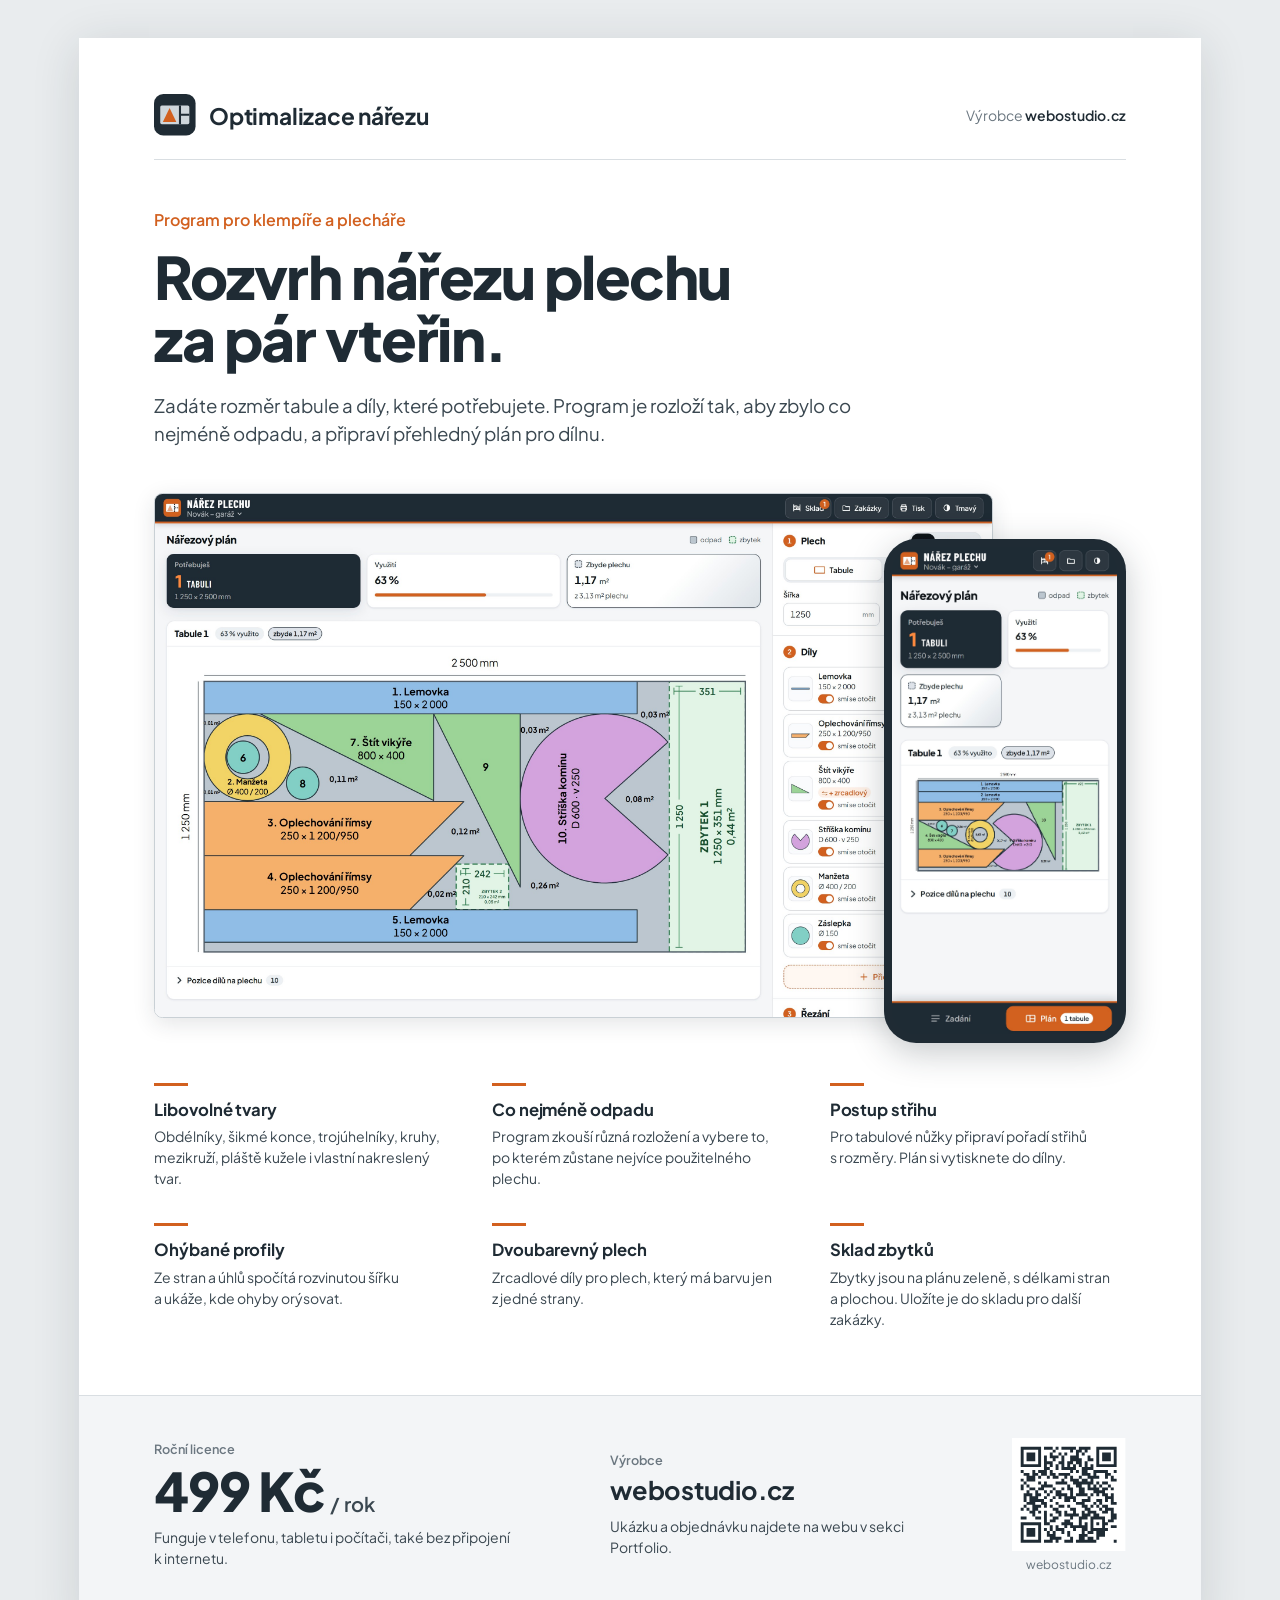
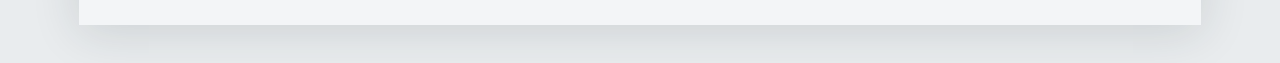
==== plakat/plakat-normalni.html @ 706b5bfe "Plakát ve dvou verzích: ve stylu webu a normální plakat-webo.* je modrá verze podle webu Webo Studio" ====
<!doctype html>
<html lang="cs">
<head>
<meta charset="utf-8">
<meta name="viewport" content="width=device-width, initial-scale=1">
<title>Optimalizace nářezu – plakát</title>
<link rel="preconnect" href="https://fonts.googleapis.com">
<link rel="preconnect" href="https://fonts.gstatic.com" crossorigin>
<link rel="stylesheet" href="https://fonts.googleapis.com/css2?family=Plus+Jakarta+Sans:wght@400;500;600;700;800&display=swap">
<style>
/* Plakát A3 na výšku (297 × 420 mm). Tisk: měřítko 100 %, bez okrajů. */
@page { size: 297mm 420mm; margin: 0; }
:root {
  --ink: #1f2b34; --text: #3a4750; --muted: #6b7780; --line: #d9dee2;
  --accent: #d2601f; --soft: #f3f5f7;
  --font: "Plus Jakarta Sans", "Segoe UI", Arial, sans-serif;
}
* { box-sizing: border-box; }
html, body { margin: 0; background: #e9ecee; }
body { font-family: var(--font); color: var(--ink); -webkit-print-color-adjust: exact; print-color-adjust: exact; }
.page { width: 297mm; height: 420mm; margin: 0 auto; background: #fff; position: relative; overflow: hidden; display: flex; flex-direction: column; }
@media screen and (min-width: 1200px) { .page { margin: 10mm auto; box-shadow: 0 2mm 12mm rgba(31, 43, 52, .14); } }
@media print { html, body { background: none; } .page { margin: 0; box-shadow: none; } }

.in { padding-left: 20mm; padding-right: 20mm; }

/* horní lišta */
.top { display: flex; align-items: center; justify-content: space-between; padding-top: 15mm; padding-bottom: 6mm; border-bottom: .3mm solid var(--line); margin: 0 20mm; padding-left: 0; padding-right: 0; }
.brand { display: flex; align-items: center; gap: 3.5mm; }
.brand svg { width: 11mm; height: 11mm; display: block; }
.brand b { font-size: 17pt; font-weight: 700; letter-spacing: -.01em; }
.top .by { font-size: 10.5pt; color: var(--muted); }
.top .by b { color: var(--ink); font-weight: 600; }

/* nadpis */
.intro { padding-top: 13mm; }
.eyebrow { margin: 0 0 4mm; font-size: 12pt; font-weight: 600; color: var(--accent); }
h1 { margin: 0; font-size: 44pt; line-height: 1.06; font-weight: 800; letter-spacing: -.025em; max-width: 230mm; }
.lead { margin: 6mm 0 0; font-size: 14pt; line-height: 1.5; color: var(--text); max-width: 205mm; }

/* snímky aplikace */
.shots { position: relative; height: 150mm; margin-top: 12mm; }
.desk { position: absolute; left: 20mm; top: 0; width: 222mm; border-radius: 2.2mm; overflow: hidden; border: .3mm solid #c9d0d5; box-shadow: 0 1.5mm 6mm rgba(31, 43, 52, .12); }
.desk img, .phone img { display: block; width: 100%; height: auto; }
.phone { position: absolute; right: 20mm; top: 12mm; width: 64mm; padding: 2.2mm; border-radius: 8.5mm; background: #1f2b34; box-shadow: 0 2.5mm 9mm rgba(31, 43, 52, .25); }
.phone img { border-radius: 6.5mm; }

/* vlastnosti */
.feat { display: grid; grid-template-columns: repeat(3, 1fr); gap: 9mm 11mm; padding-top: 6mm; }
.feat div::before { content: ""; display: block; width: 9mm; height: .8mm; background: var(--accent); margin-bottom: 3.5mm; }
.feat h3 { margin: 0 0 1.6mm; font-size: 12.5pt; font-weight: 700; letter-spacing: -.005em; }
.feat p { margin: 0; font-size: 10.5pt; line-height: 1.5; color: var(--text); }

/* spodní pruh: cena, výrobce, QR */
.foot { margin-top: auto; background: var(--soft); border-top: .3mm solid var(--line); padding-top: 11mm; padding-bottom: 14mm; display: grid; grid-template-columns: 1.15fr 1fr auto; gap: 0 12mm; align-items: center; }
.lbl { display: block; font-size: 9.5pt; font-weight: 600; color: var(--muted); margin-bottom: 1.6mm; }
.price { font-size: 40pt; font-weight: 800; letter-spacing: -.025em; line-height: 1; }
.price small { font-size: 15pt; font-weight: 600; color: var(--text); letter-spacing: 0; margin-left: 1.5mm; }
.foot p { margin: 2.6mm 0 0; font-size: 10.5pt; line-height: 1.5; color: var(--text); }
.maker { font-size: 19pt; font-weight: 700; letter-spacing: -.01em; }
.qr { text-align: center; }
.qr svg { display: block; width: 30mm; height: 30mm; }
.qr span { display: block; margin-top: 1.6mm; font-size: 9pt; color: var(--muted); }
</style>
</head>
<body>
<div class="page">

  <header class="top">
    <div class="brand">
      <svg viewBox="0 0 40 40" aria-hidden="true">
        <rect width="40" height="40" rx="9" fill="#1f2b34"/>
        <rect x="6" y="11" width="28" height="18" rx="1.5" fill="#cfd6db"/>
        <path d="M8.5 27 L15 13.5 L21.5 27Z" fill="#d2601f"/>
        <path d="M25 11v18M25 20h9" stroke="#1f2b34" stroke-width="2" fill="none"/>
      </svg>
      <b>Optimalizace nářezu</b>
    </div>
    <span class="by">Výrobce <b>webostudio.cz</b></span>
  </header>

  <section class="intro in">
    <p class="eyebrow">Program pro klempíře a plecháře</p>
    <h1>Rozvrh nářezu plechu<br>za&nbsp;pár vteřin.</h1>
    <p class="lead">Zadáte rozměr tabule a&nbsp;díly, které potřebujete. Program je rozloží tak, aby zbylo co nejméně odpadu, a&nbsp;připraví přehledný plán pro dílnu.</p>
  </section>

  <section class="shots" aria-label="Ukázka programu">
    <div class="desk"><img src="img/aplikace-pocitac.jpg" alt="Nářezový plán na počítači: tabule 1250 × 2500 mm s rozloženými díly"></div>
    <div class="phone"><img src="img/aplikace-mobil.jpg" alt="Stejný plán v mobilním telefonu"></div>
  </section>

  <section class="feat in">
    <div><h3>Libovolné tvary</h3><p>Obdélníky, šikmé konce, trojúhelníky, kruhy, mezikruží, pláště kužele i&nbsp;vlastní nakreslený tvar.</p></div>
    <div><h3>Co nejméně odpadu</h3><p>Program zkouší různá rozložení a&nbsp;vybere to, po kterém zůstane nejvíce použitelného plechu.</p></div>
    <div><h3>Postup střihu</h3><p>Pro tabulové nůžky připraví pořadí střihů s&nbsp;rozměry. Plán si vytisknete do dílny.</p></div>
    <div><h3>Ohýbané profily</h3><p>Ze stran a&nbsp;úhlů spočítá rozvinutou šířku a&nbsp;ukáže, kde ohyby orýsovat.</p></div>
    <div><h3>Dvoubarevný plech</h3><p>Zrcadlové díly pro plech, který má barvu jen z&nbsp;jedné strany.</p></div>
    <div><h3>Sklad zbytků</h3><p>Zbytky jsou na plánu zeleně, s&nbsp;délkami stran a&nbsp;plochou. Uložíte je do skladu pro další zakázky.</p></div>
  </section>

  <footer class="foot in">
    <div>
      <span class="lbl">Roční licence</span>
      <div class="price">499 Kč<small>/ rok</small></div>
      <p>Funguje v&nbsp;telefonu, tabletu i&nbsp;počítači, také bez připojení k&nbsp;internetu.</p>
    </div>
    <div>
      <span class="lbl">Výrobce</span>
      <div class="maker">webostudio.cz</div>
      <p>Ukázku a&nbsp;objednávku najdete na webu v&nbsp;sekci Portfolio.</p>
    </div>
    <div class="qr">
      <svg viewBox="-3 -3 39 39" role="img" aria-label="QR kód s odkazem na stránku systému"><rect x="-3" y="-3" width="39" height="39" fill="#fff"/><path fill="#1f2b34" d="M0 0h1v1h-1zM1 0h1v1h-1zM2 0h1v1h-1zM3 0h1v1h-1zM4 0h1v1h-1zM5 0h1v1h-1zM6 0h1v1h-1zM8 0h1v1h-1zM9 0h1v1h-1zM10 0h1v1h-1zM12 0h1v1h-1zM14 0h1v1h-1zM15 0h1v1h-1zM16 0h1v1h-1zM17 0h1v1h-1zM18 0h1v1h-1zM20 0h1v1h-1zM21 0h1v1h-1zM22 0h1v1h-1zM23 0h1v1h-1zM26 0h1v1h-1zM27 0h1v1h-1zM28 0h1v1h-1zM29 0h1v1h-1zM30 0h1v1h-1zM31 0h1v1h-1zM32 0h1v1h-1zM0 1h1v1h-1zM6 1h1v1h-1zM11 1h1v1h-1zM17 1h1v1h-1zM19 1h1v1h-1zM20 1h1v1h-1zM22 1h1v1h-1zM26 1h1v1h-1zM32 1h1v1h-1zM0 2h1v1h-1zM2 2h1v1h-1zM3 2h1v1h-1zM4 2h1v1h-1zM6 2h1v1h-1zM10 2h1v1h-1zM13 2h1v1h-1zM15 2h1v1h-1zM19 2h1v1h-1zM21 2h1v1h-1zM26 2h1v1h-1zM28 2h1v1h-1zM29 2h1v1h-1zM30 2h1v1h-1zM32 2h1v1h-1zM0 3h1v1h-1zM2 3h1v1h-1zM3 3h1v1h-1zM4 3h1v1h-1zM6 3h1v1h-1zM8 3h1v1h-1zM10 3h1v1h-1zM11 3h1v1h-1zM12 3h1v1h-1zM14 3h1v1h-1zM17 3h1v1h-1zM18 3h1v1h-1zM19 3h1v1h-1zM23 3h1v1h-1zM26 3h1v1h-1zM28 3h1v1h-1zM29 3h1v1h-1zM30 3h1v1h-1zM32 3h1v1h-1zM0 4h1v1h-1zM2 4h1v1h-1zM3 4h1v1h-1zM4 4h1v1h-1zM6 4h1v1h-1zM8 4h1v1h-1zM11 4h1v1h-1zM14 4h1v1h-1zM17 4h1v1h-1zM18 4h1v1h-1zM19 4h1v1h-1zM20 4h1v1h-1zM23 4h1v1h-1zM24 4h1v1h-1zM26 4h1v1h-1zM28 4h1v1h-1zM29 4h1v1h-1zM30 4h1v1h-1zM32 4h1v1h-1zM0 5h1v1h-1zM6 5h1v1h-1zM8 5h1v1h-1zM9 5h1v1h-1zM10 5h1v1h-1zM13 5h1v1h-1zM14 5h1v1h-1zM16 5h1v1h-1zM17 5h1v1h-1zM19 5h1v1h-1zM20 5h1v1h-1zM22 5h1v1h-1zM26 5h1v1h-1zM32 5h1v1h-1zM0 6h1v1h-1zM1 6h1v1h-1zM2 6h1v1h-1zM3 6h1v1h-1zM4 6h1v1h-1zM5 6h1v1h-1zM6 6h1v1h-1zM8 6h1v1h-1zM10 6h1v1h-1zM12 6h1v1h-1zM14 6h1v1h-1zM16 6h1v1h-1zM18 6h1v1h-1zM20 6h1v1h-1zM22 6h1v1h-1zM24 6h1v1h-1zM26 6h1v1h-1zM27 6h1v1h-1zM28 6h1v1h-1zM29 6h1v1h-1zM30 6h1v1h-1zM31 6h1v1h-1zM32 6h1v1h-1zM8 7h1v1h-1zM9 7h1v1h-1zM12 7h1v1h-1zM14 7h1v1h-1zM15 7h1v1h-1zM16 7h1v1h-1zM17 7h1v1h-1zM18 7h1v1h-1zM21 7h1v1h-1zM22 7h1v1h-1zM23 7h1v1h-1zM24 7h1v1h-1zM0 8h1v1h-1zM4 8h1v1h-1zM6 8h1v1h-1zM7 8h1v1h-1zM8 8h1v1h-1zM10 8h1v1h-1zM17 8h1v1h-1zM19 8h1v1h-1zM21 8h1v1h-1zM22 8h1v1h-1zM25 8h1v1h-1zM26 8h1v1h-1zM27 8h1v1h-1zM28 8h1v1h-1zM29 8h1v1h-1zM32 8h1v1h-1zM1 9h1v1h-1zM2 9h1v1h-1zM4 9h1v1h-1zM5 9h1v1h-1zM7 9h1v1h-1zM8 9h1v1h-1zM10 9h1v1h-1zM11 9h1v1h-1zM13 9h1v1h-1zM14 9h1v1h-1zM15 9h1v1h-1zM16 9h1v1h-1zM21 9h1v1h-1zM22 9h1v1h-1zM23 9h1v1h-1zM25 9h1v1h-1zM29 9h1v1h-1zM30 9h1v1h-1zM2 10h1v1h-1zM3 10h1v1h-1zM4 10h1v1h-1zM6 10h1v1h-1zM9 10h1v1h-1zM11 10h1v1h-1zM12 10h1v1h-1zM15 10h1v1h-1zM17 10h1v1h-1zM20 10h1v1h-1zM23 10h1v1h-1zM24 10h1v1h-1zM25 10h1v1h-1zM26 10h1v1h-1zM29 10h1v1h-1zM31 10h1v1h-1zM0 11h1v1h-1zM2 11h1v1h-1zM3 11h1v1h-1zM4 11h1v1h-1zM14 11h1v1h-1zM17 11h1v1h-1zM18 11h1v1h-1zM19 11h1v1h-1zM21 11h1v1h-1zM22 11h1v1h-1zM24 11h1v1h-1zM31 11h1v1h-1zM32 11h1v1h-1zM1 12h1v1h-1zM6 12h1v1h-1zM8 12h1v1h-1zM12 12h1v1h-1zM13 12h1v1h-1zM14 12h1v1h-1zM15 12h1v1h-1zM18 12h1v1h-1zM19 12h1v1h-1zM20 12h1v1h-1zM21 12h1v1h-1zM22 12h1v1h-1zM23 12h1v1h-1zM24 12h1v1h-1zM26 12h1v1h-1zM28 12h1v1h-1zM29 12h1v1h-1zM0 13h1v1h-1zM2 13h1v1h-1zM7 13h1v1h-1zM8 13h1v1h-1zM9 13h1v1h-1zM10 13h1v1h-1zM16 13h1v1h-1zM19 13h1v1h-1zM20 13h1v1h-1zM23 13h1v1h-1zM25 13h1v1h-1zM27 13h1v1h-1zM30 13h1v1h-1zM0 14h1v1h-1zM3 14h1v1h-1zM4 14h1v1h-1zM6 14h1v1h-1zM7 14h1v1h-1zM11 14h1v1h-1zM14 14h1v1h-1zM16 14h1v1h-1zM17 14h1v1h-1zM20 14h1v1h-1zM21 14h1v1h-1zM23 14h1v1h-1zM24 14h1v1h-1zM25 14h1v1h-1zM26 14h1v1h-1zM28 14h1v1h-1zM29 14h1v1h-1zM31 14h1v1h-1zM2 15h1v1h-1zM5 15h1v1h-1zM8 15h1v1h-1zM10 15h1v1h-1zM12 15h1v1h-1zM13 15h1v1h-1zM17 15h1v1h-1zM20 15h1v1h-1zM21 15h1v1h-1zM25 15h1v1h-1zM26 15h1v1h-1zM27 15h1v1h-1zM28 15h1v1h-1zM1 16h1v1h-1zM2 16h1v1h-1zM3 16h1v1h-1zM5 16h1v1h-1zM6 16h1v1h-1zM9 16h1v1h-1zM12 16h1v1h-1zM13 16h1v1h-1zM14 16h1v1h-1zM15 16h1v1h-1zM17 16h1v1h-1zM19 16h1v1h-1zM20 16h1v1h-1zM21 16h1v1h-1zM22 16h1v1h-1zM24 16h1v1h-1zM26 16h1v1h-1zM28 16h1v1h-1zM29 16h1v1h-1zM31 16h1v1h-1zM1 17h1v1h-1zM3 17h1v1h-1zM4 17h1v1h-1zM5 17h1v1h-1zM8 17h1v1h-1zM11 17h1v1h-1zM13 17h1v1h-1zM15 17h1v1h-1zM16 17h1v1h-1zM17 17h1v1h-1zM18 17h1v1h-1zM23 17h1v1h-1zM29 17h1v1h-1zM30 17h1v1h-1zM31 17h1v1h-1zM1 18h1v1h-1zM3 18h1v1h-1zM4 18h1v1h-1zM5 18h1v1h-1zM6 18h1v1h-1zM7 18h1v1h-1zM10 18h1v1h-1zM15 18h1v1h-1zM16 18h1v1h-1zM18 18h1v1h-1zM21 18h1v1h-1zM22 18h1v1h-1zM23 18h1v1h-1zM26 18h1v1h-1zM27 18h1v1h-1zM29 18h1v1h-1zM31 18h1v1h-1zM2 19h1v1h-1zM3 19h1v1h-1zM4 19h1v1h-1zM7 19h1v1h-1zM8 19h1v1h-1zM12 19h1v1h-1zM19 19h1v1h-1zM20 19h1v1h-1zM21 19h1v1h-1zM25 19h1v1h-1zM27 19h1v1h-1zM31 19h1v1h-1zM32 19h1v1h-1zM1 20h1v1h-1zM4 20h1v1h-1zM5 20h1v1h-1zM6 20h1v1h-1zM8 20h1v1h-1zM10 20h1v1h-1zM13 20h1v1h-1zM14 20h1v1h-1zM16 20h1v1h-1zM21 20h1v1h-1zM22 20h1v1h-1zM24 20h1v1h-1zM26 20h1v1h-1zM28 20h1v1h-1zM29 20h1v1h-1zM0 21h1v1h-1zM2 21h1v1h-1zM4 21h1v1h-1zM5 21h1v1h-1zM11 21h1v1h-1zM12 21h1v1h-1zM17 21h1v1h-1zM18 21h1v1h-1zM22 21h1v1h-1zM23 21h1v1h-1zM27 21h1v1h-1zM29 21h1v1h-1zM30 21h1v1h-1zM31 21h1v1h-1zM3 22h1v1h-1zM4 22h1v1h-1zM6 22h1v1h-1zM8 22h1v1h-1zM12 22h1v1h-1zM13 22h1v1h-1zM15 22h1v1h-1zM18 22h1v1h-1zM21 22h1v1h-1zM23 22h1v1h-1zM24 22h1v1h-1zM25 22h1v1h-1zM28 22h1v1h-1zM29 22h1v1h-1zM31 22h1v1h-1zM4 23h1v1h-1zM8 23h1v1h-1zM10 23h1v1h-1zM13 23h1v1h-1zM15 23h1v1h-1zM16 23h1v1h-1zM17 23h1v1h-1zM18 23h1v1h-1zM19 23h1v1h-1zM21 23h1v1h-1zM22 23h1v1h-1zM23 23h1v1h-1zM25 23h1v1h-1zM26 23h1v1h-1zM31 23h1v1h-1zM32 23h1v1h-1zM0 24h1v1h-1zM1 24h1v1h-1zM5 24h1v1h-1zM6 24h1v1h-1zM8 24h1v1h-1zM11 24h1v1h-1zM12 24h1v1h-1zM17 24h1v1h-1zM20 24h1v1h-1zM21 24h1v1h-1zM22 24h1v1h-1zM24 24h1v1h-1zM25 24h1v1h-1zM26 24h1v1h-1zM27 24h1v1h-1zM28 24h1v1h-1zM31 24h1v1h-1zM32 24h1v1h-1zM8 25h1v1h-1zM10 25h1v1h-1zM11 25h1v1h-1zM15 25h1v1h-1zM16 25h1v1h-1zM20 25h1v1h-1zM24 25h1v1h-1zM28 25h1v1h-1zM30 25h1v1h-1zM31 25h1v1h-1zM0 26h1v1h-1zM1 26h1v1h-1zM2 26h1v1h-1zM3 26h1v1h-1zM4 26h1v1h-1zM5 26h1v1h-1zM6 26h1v1h-1zM8 26h1v1h-1zM9 26h1v1h-1zM14 26h1v1h-1zM15 26h1v1h-1zM16 26h1v1h-1zM17 26h1v1h-1zM20 26h1v1h-1zM22 26h1v1h-1zM24 26h1v1h-1zM26 26h1v1h-1zM28 26h1v1h-1zM29 26h1v1h-1zM0 27h1v1h-1zM6 27h1v1h-1zM10 27h1v1h-1zM12 27h1v1h-1zM15 27h1v1h-1zM17 27h1v1h-1zM18 27h1v1h-1zM19 27h1v1h-1zM20 27h1v1h-1zM21 27h1v1h-1zM22 27h1v1h-1zM24 27h1v1h-1zM28 27h1v1h-1zM31 27h1v1h-1zM32 27h1v1h-1zM0 28h1v1h-1zM2 28h1v1h-1zM3 28h1v1h-1zM4 28h1v1h-1zM6 28h1v1h-1zM8 28h1v1h-1zM10 28h1v1h-1zM12 28h1v1h-1zM13 28h1v1h-1zM14 28h1v1h-1zM18 28h1v1h-1zM21 28h1v1h-1zM22 28h1v1h-1zM24 28h1v1h-1zM25 28h1v1h-1zM26 28h1v1h-1zM27 28h1v1h-1zM28 28h1v1h-1zM29 28h1v1h-1zM0 29h1v1h-1zM2 29h1v1h-1zM3 29h1v1h-1zM4 29h1v1h-1zM6 29h1v1h-1zM9 29h1v1h-1zM11 29h1v1h-1zM14 29h1v1h-1zM16 29h1v1h-1zM21 29h1v1h-1zM23 29h1v1h-1zM24 29h1v1h-1zM26 29h1v1h-1zM27 29h1v1h-1zM28 29h1v1h-1zM0 30h1v1h-1zM2 30h1v1h-1zM3 30h1v1h-1zM4 30h1v1h-1zM6 30h1v1h-1zM9 30h1v1h-1zM10 30h1v1h-1zM11 30h1v1h-1zM16 30h1v1h-1zM20 30h1v1h-1zM21 30h1v1h-1zM22 30h1v1h-1zM26 30h1v1h-1zM27 30h1v1h-1zM28 30h1v1h-1zM0 31h1v1h-1zM6 31h1v1h-1zM10 31h1v1h-1zM11 31h1v1h-1zM12 31h1v1h-1zM13 31h1v1h-1zM17 31h1v1h-1zM20 31h1v1h-1zM21 31h1v1h-1zM23 31h1v1h-1zM24 31h1v1h-1zM26 31h1v1h-1zM0 32h1v1h-1zM1 32h1v1h-1zM2 32h1v1h-1zM3 32h1v1h-1zM4 32h1v1h-1zM5 32h1v1h-1zM6 32h1v1h-1zM8 32h1v1h-1zM9 32h1v1h-1zM10 32h1v1h-1zM12 32h1v1h-1zM15 32h1v1h-1zM16 32h1v1h-1zM17 32h1v1h-1zM19 32h1v1h-1zM20 32h1v1h-1zM21 32h1v1h-1zM22 32h1v1h-1zM23 32h1v1h-1zM24 32h1v1h-1zM25 32h1v1h-1zM32 32h1v1h-1z"/></svg>
      <span>webostudio.cz</span>
    </div>
  </footer>

</div>
</body>
</html>
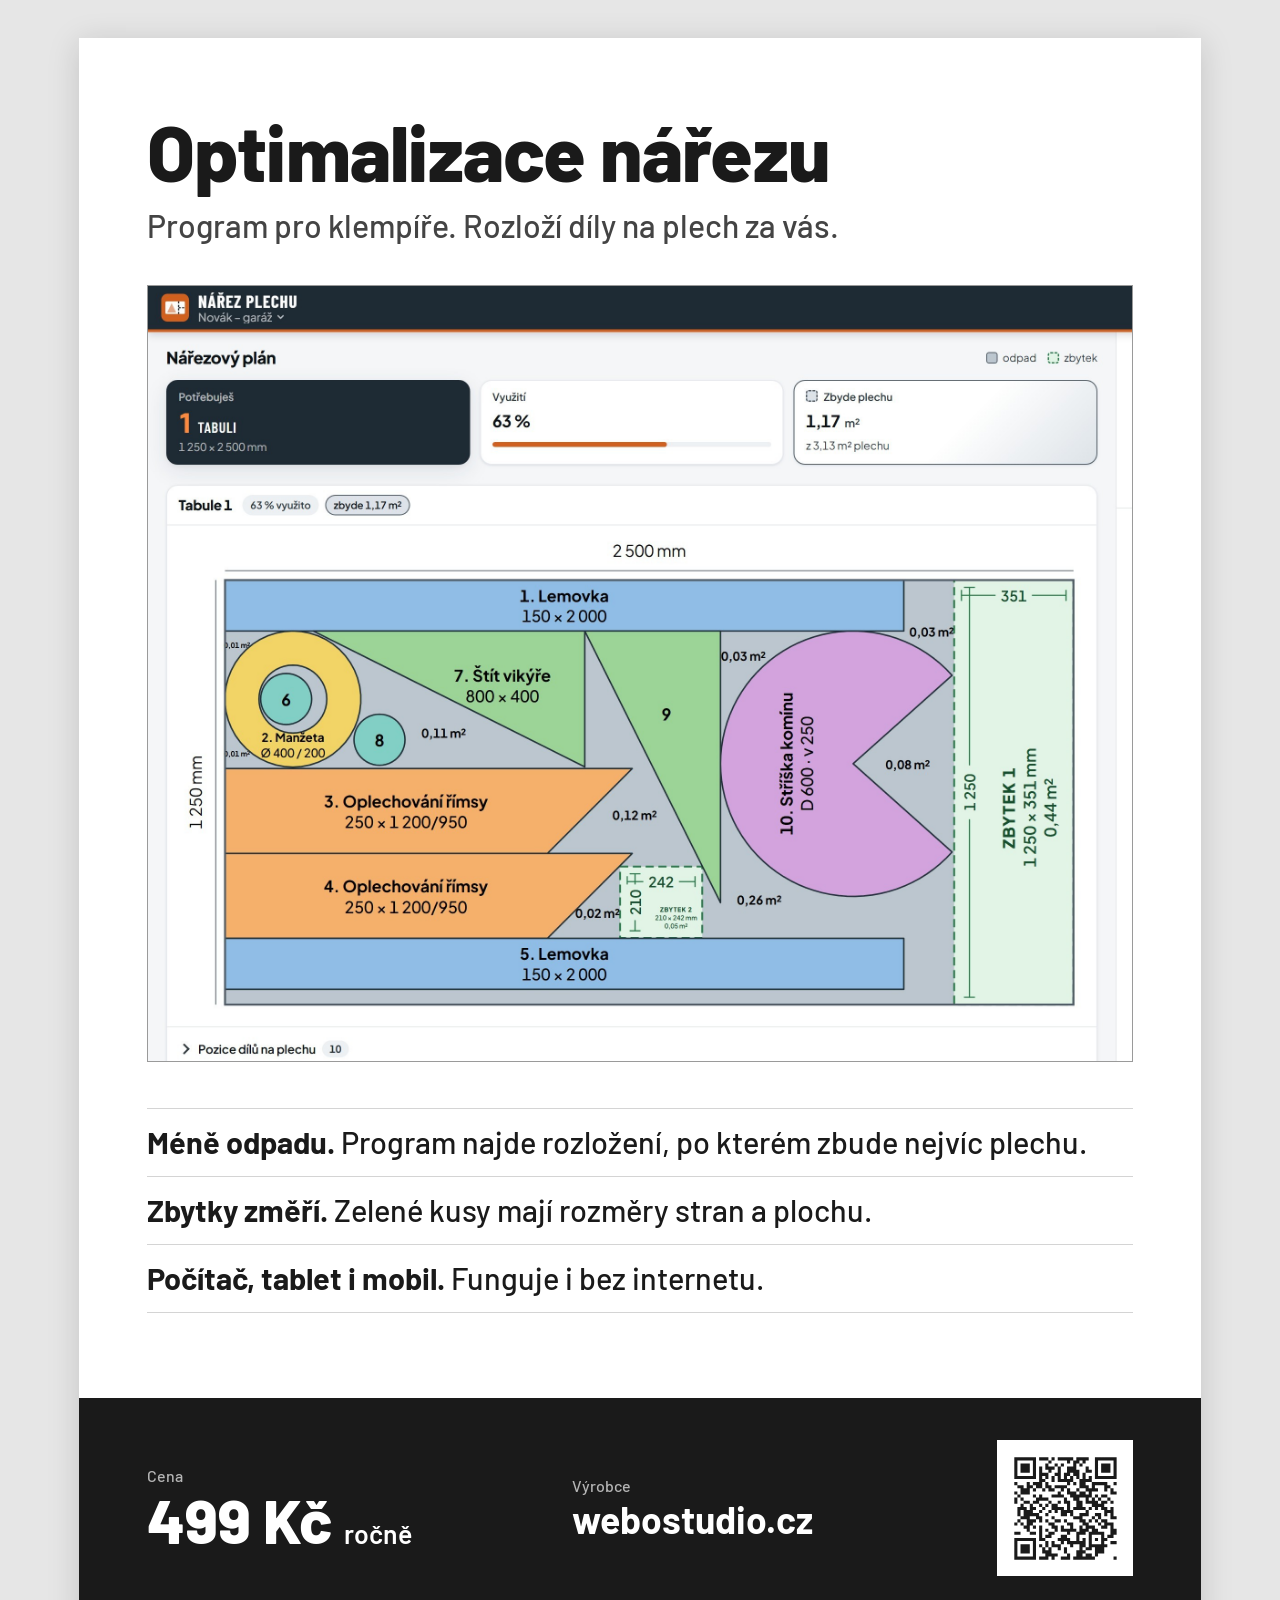
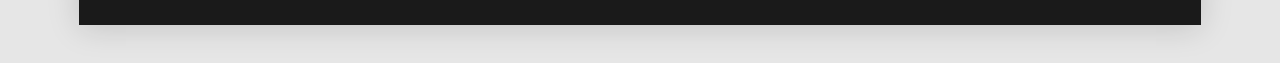
==== commit 1af810b9: "Normální plakát: velký snímek, méně textu Jednodušší verze pro starší klempíře: velký nadpis, velký " ====
--- a/plakat/plakat-normalni.html
+++ b/plakat/plakat-normalni.html
@@ -6,115 +6,56 @@
 <title>Optimalizace nářezu – plakát</title>
 <link rel="preconnect" href="https://fonts.googleapis.com">
 <link rel="preconnect" href="https://fonts.gstatic.com" crossorigin>
-<link rel="stylesheet" href="https://fonts.googleapis.com/css2?family=Plus+Jakarta+Sans:wght@400;500;600;700;800&display=swap">
+<link rel="stylesheet" href="https://fonts.googleapis.com/css2?family=Barlow:wght@500;600;700;800&display=swap">
 <style>
 /* Plakát A3 na výšku (297 × 420 mm). Tisk: měřítko 100 %, bez okrajů. */
 @page { size: 297mm 420mm; margin: 0; }
-:root {
-  --ink: #1f2b34; --text: #3a4750; --muted: #6b7780; --line: #d9dee2;
-  --accent: #d2601f; --soft: #f3f5f7;
-  --font: "Plus Jakarta Sans", "Segoe UI", Arial, sans-serif;
-}
 * { box-sizing: border-box; }
-html, body { margin: 0; background: #e9ecee; }
-body { font-family: var(--font); color: var(--ink); -webkit-print-color-adjust: exact; print-color-adjust: exact; }
-.page { width: 297mm; height: 420mm; margin: 0 auto; background: #fff; position: relative; overflow: hidden; display: flex; flex-direction: column; }
-@media screen and (min-width: 1200px) { .page { margin: 10mm auto; box-shadow: 0 2mm 12mm rgba(31, 43, 52, .14); } }
+html, body { margin: 0; background: #e6e6e6; }
+body { font-family: "Barlow", Arial, sans-serif; color: #1a1a1a; -webkit-print-color-adjust: exact; print-color-adjust: exact; }
+.page { width: 297mm; height: 420mm; margin: 0 auto; background: #fff; overflow: hidden; display: flex; flex-direction: column; padding: 20mm 18mm 0; }
+@media screen and (min-width: 1200px) { .page { margin: 10mm auto; box-shadow: 0 1mm 8mm rgba(0, 0, 0, .15); } }
 @media print { html, body { background: none; } .page { margin: 0; box-shadow: none; } }
 
-.in { padding-left: 20mm; padding-right: 20mm; }
+h1 { margin: 0; font-size: 58pt; font-weight: 800; line-height: 1; letter-spacing: -.01em; }
+.sub { margin: 4mm 0 0; font-size: 24pt; font-weight: 500; color: #444; }
 
-/* horní lišta */
-.top { display: flex; align-items: center; justify-content: space-between; padding-top: 15mm; padding-bottom: 6mm; border-bottom: .3mm solid var(--line); margin: 0 20mm; padding-left: 0; padding-right: 0; }
-.brand { display: flex; align-items: center; gap: 3.5mm; }
-.brand svg { width: 11mm; height: 11mm; display: block; }
-.brand b { font-size: 17pt; font-weight: 700; letter-spacing: -.01em; }
-.top .by { font-size: 10.5pt; color: var(--muted); }
-.top .by b { color: var(--ink); font-weight: 600; }
+.shot { margin-top: 11mm; border: .4mm solid #9a9a9a; }
+.shot img { display: block; width: 100%; height: auto; }
 
-/* nadpis */
-.intro { padding-top: 13mm; }
-.eyebrow { margin: 0 0 4mm; font-size: 12pt; font-weight: 600; color: var(--accent); }
-h1 { margin: 0; font-size: 44pt; line-height: 1.06; font-weight: 800; letter-spacing: -.025em; max-width: 230mm; }
-.lead { margin: 6mm 0 0; font-size: 14pt; line-height: 1.5; color: var(--text); max-width: 205mm; }
+.facts { list-style: none; margin: 12mm 0 0; padding: 0; }
+.facts li { font-size: 23pt; font-weight: 500; line-height: 1.3; padding: 3.6mm 0; border-bottom: .3mm solid #d4d4d4; }
+.facts li:first-child { border-top: .3mm solid #d4d4d4; }
+.facts b { font-weight: 700; }
 
-/* snímky aplikace */
-.shots { position: relative; height: 150mm; margin-top: 12mm; }
-.desk { position: absolute; left: 20mm; top: 0; width: 222mm; border-radius: 2.2mm; overflow: hidden; border: .3mm solid #c9d0d5; box-shadow: 0 1.5mm 6mm rgba(31, 43, 52, .12); }
-.desk img, .phone img { display: block; width: 100%; height: auto; }
-.phone { position: absolute; right: 20mm; top: 12mm; width: 64mm; padding: 2.2mm; border-radius: 8.5mm; background: #1f2b34; box-shadow: 0 2.5mm 9mm rgba(31, 43, 52, .25); }
-.phone img { border-radius: 6.5mm; }
-
-/* vlastnosti */
-.feat { display: grid; grid-template-columns: repeat(3, 1fr); gap: 9mm 11mm; padding-top: 6mm; }
-.feat div::before { content: ""; display: block; width: 9mm; height: .8mm; background: var(--accent); margin-bottom: 3.5mm; }
-.feat h3 { margin: 0 0 1.6mm; font-size: 12.5pt; font-weight: 700; letter-spacing: -.005em; }
-.feat p { margin: 0; font-size: 10.5pt; line-height: 1.5; color: var(--text); }
-
-/* spodní pruh: cena, výrobce, QR */
-.foot { margin-top: auto; background: var(--soft); border-top: .3mm solid var(--line); padding-top: 11mm; padding-bottom: 14mm; display: grid; grid-template-columns: 1.15fr 1fr auto; gap: 0 12mm; align-items: center; }
-.lbl { display: block; font-size: 9.5pt; font-weight: 600; color: var(--muted); margin-bottom: 1.6mm; }
-.price { font-size: 40pt; font-weight: 800; letter-spacing: -.025em; line-height: 1; }
-.price small { font-size: 15pt; font-weight: 600; color: var(--text); letter-spacing: 0; margin-left: 1.5mm; }
-.foot p { margin: 2.6mm 0 0; font-size: 10.5pt; line-height: 1.5; color: var(--text); }
-.maker { font-size: 19pt; font-weight: 700; letter-spacing: -.01em; }
-.qr { text-align: center; }
-.qr svg { display: block; width: 30mm; height: 30mm; }
-.qr span { display: block; margin-top: 1.6mm; font-size: 9pt; color: var(--muted); }
+.foot { margin: auto -18mm 0; background: #1a1a1a; color: #fff; padding: 11mm 18mm 13mm; display: grid; grid-template-columns: 1fr 1fr auto; gap: 0 10mm; align-items: center; }
+.foot small { display: block; font-size: 12pt; font-weight: 500; color: #b5b5b5; margin-bottom: 1mm; }
+.price { font-size: 46pt; font-weight: 800; line-height: 1; }
+.price span { font-size: 20pt; font-weight: 600; }
+.web { font-size: 28pt; font-weight: 700; line-height: 1.1; }
+.qr { background: #fff; padding: 2mm; }
+.qr svg { display: block; width: 32mm; height: 32mm; }
 </style>
 </head>
 <body>
 <div class="page">
 
-  <header class="top">
-    <div class="brand">
-      <svg viewBox="0 0 40 40" aria-hidden="true">
-        <rect width="40" height="40" rx="9" fill="#1f2b34"/>
-        <rect x="6" y="11" width="28" height="18" rx="1.5" fill="#cfd6db"/>
-        <path d="M8.5 27 L15 13.5 L21.5 27Z" fill="#d2601f"/>
-        <path d="M25 11v18M25 20h9" stroke="#1f2b34" stroke-width="2" fill="none"/>
-      </svg>
-      <b>Optimalizace nářezu</b>
-    </div>
-    <span class="by">Výrobce <b>webostudio.cz</b></span>
-  </header>
+  <h1>Optimalizace nářezu</h1>
+  <p class="sub">Program pro klempíře. Rozloží díly na plech za vás.</p>
 
-  <section class="intro in">
-    <p class="eyebrow">Program pro klempíře a plecháře</p>
-    <h1>Rozvrh nářezu plechu<br>za&nbsp;pár vteřin.</h1>
-    <p class="lead">Zadáte rozměr tabule a&nbsp;díly, které potřebujete. Program je rozloží tak, aby zbylo co nejméně odpadu, a&nbsp;připraví přehledný plán pro dílnu.</p>
-  </section>
+  <div class="shot"><img src="img/aplikace-pocitac-plan.jpg" alt="Program na počítači: tabule plechu s rozloženými díly a zelenými zbytky"></div>
 
-  <section class="shots" aria-label="Ukázka programu">
-    <div class="desk"><img src="img/aplikace-pocitac.jpg" alt="Nářezový plán na počítači: tabule 1250 × 2500 mm s rozloženými díly"></div>
-    <div class="phone"><img src="img/aplikace-mobil.jpg" alt="Stejný plán v mobilním telefonu"></div>
-  </section>
+  <ul class="facts">
+    <li><b>Méně odpadu.</b> Program najde rozložení, po kterém zbude nejvíc plechu.</li>
+    <li><b>Zbytky změří.</b> Zelené kusy mají rozměry stran a&nbsp;plochu.</li>
+    <li><b>Počítač, tablet i&nbsp;mobil.</b> Funguje i&nbsp;bez internetu.</li>
+  </ul>
 
-  <section class="feat in">
-    <div><h3>Libovolné tvary</h3><p>Obdélníky, šikmé konce, trojúhelníky, kruhy, mezikruží, pláště kužele i&nbsp;vlastní nakreslený tvar.</p></div>
-    <div><h3>Co nejméně odpadu</h3><p>Program zkouší různá rozložení a&nbsp;vybere to, po kterém zůstane nejvíce použitelného plechu.</p></div>
-    <div><h3>Postup střihu</h3><p>Pro tabulové nůžky připraví pořadí střihů s&nbsp;rozměry. Plán si vytisknete do dílny.</p></div>
-    <div><h3>Ohýbané profily</h3><p>Ze stran a&nbsp;úhlů spočítá rozvinutou šířku a&nbsp;ukáže, kde ohyby orýsovat.</p></div>
-    <div><h3>Dvoubarevný plech</h3><p>Zrcadlové díly pro plech, který má barvu jen z&nbsp;jedné strany.</p></div>
-    <div><h3>Sklad zbytků</h3><p>Zbytky jsou na plánu zeleně, s&nbsp;délkami stran a&nbsp;plochou. Uložíte je do skladu pro další zakázky.</p></div>
-  </section>
-
-  <footer class="foot in">
-    <div>
-      <span class="lbl">Roční licence</span>
-      <div class="price">499 Kč<small>/ rok</small></div>
-      <p>Funguje v&nbsp;telefonu, tabletu i&nbsp;počítači, také bez připojení k&nbsp;internetu.</p>
-    </div>
-    <div>
-      <span class="lbl">Výrobce</span>
-      <div class="maker">webostudio.cz</div>
-      <p>Ukázku a&nbsp;objednávku najdete na webu v&nbsp;sekci Portfolio.</p>
-    </div>
-    <div class="qr">
-      <svg viewBox="-3 -3 39 39" role="img" aria-label="QR kód s odkazem na stránku systému"><rect x="-3" y="-3" width="39" height="39" fill="#fff"/><path fill="#1f2b34" d="M0 0h1v1h-1zM1 0h1v1h-1zM2 0h1v1h-1zM3 0h1v1h-1zM4 0h1v1h-1zM5 0h1v1h-1zM6 0h1v1h-1zM8 0h1v1h-1zM9 0h1v1h-1zM10 0h1v1h-1zM12 0h1v1h-1zM14 0h1v1h-1zM15 0h1v1h-1zM16 0h1v1h-1zM17 0h1v1h-1zM18 0h1v1h-1zM20 0h1v1h-1zM21 0h1v1h-1zM22 0h1v1h-1zM23 0h1v1h-1zM26 0h1v1h-1zM27 0h1v1h-1zM28 0h1v1h-1zM29 0h1v1h-1zM30 0h1v1h-1zM31 0h1v1h-1zM32 0h1v1h-1zM0 1h1v1h-1zM6 1h1v1h-1zM11 1h1v1h-1zM17 1h1v1h-1zM19 1h1v1h-1zM20 1h1v1h-1zM22 1h1v1h-1zM26 1h1v1h-1zM32 1h1v1h-1zM0 2h1v1h-1zM2 2h1v1h-1zM3 2h1v1h-1zM4 2h1v1h-1zM6 2h1v1h-1zM10 2h1v1h-1zM13 2h1v1h-1zM15 2h1v1h-1zM19 2h1v1h-1zM21 2h1v1h-1zM26 2h1v1h-1zM28 2h1v1h-1zM29 2h1v1h-1zM30 2h1v1h-1zM32 2h1v1h-1zM0 3h1v1h-1zM2 3h1v1h-1zM3 3h1v1h-1zM4 3h1v1h-1zM6 3h1v1h-1zM8 3h1v1h-1zM10 3h1v1h-1zM11 3h1v1h-1zM12 3h1v1h-1zM14 3h1v1h-1zM17 3h1v1h-1zM18 3h1v1h-1zM19 3h1v1h-1zM23 3h1v1h-1zM26 3h1v1h-1zM28 3h1v1h-1zM29 3h1v1h-1zM30 3h1v1h-1zM32 3h1v1h-1zM0 4h1v1h-1zM2 4h1v1h-1zM3 4h1v1h-1zM4 4h1v1h-1zM6 4h1v1h-1zM8 4h1v1h-1zM11 4h1v1h-1zM14 4h1v1h-1zM17 4h1v1h-1zM18 4h1v1h-1zM19 4h1v1h-1zM20 4h1v1h-1zM23 4h1v1h-1zM24 4h1v1h-1zM26 4h1v1h-1zM28 4h1v1h-1zM29 4h1v1h-1zM30 4h1v1h-1zM32 4h1v1h-1zM0 5h1v1h-1zM6 5h1v1h-1zM8 5h1v1h-1zM9 5h1v1h-1zM10 5h1v1h-1zM13 5h1v1h-1zM14 5h1v1h-1zM16 5h1v1h-1zM17 5h1v1h-1zM19 5h1v1h-1zM20 5h1v1h-1zM22 5h1v1h-1zM26 5h1v1h-1zM32 5h1v1h-1zM0 6h1v1h-1zM1 6h1v1h-1zM2 6h1v1h-1zM3 6h1v1h-1zM4 6h1v1h-1zM5 6h1v1h-1zM6 6h1v1h-1zM8 6h1v1h-1zM10 6h1v1h-1zM12 6h1v1h-1zM14 6h1v1h-1zM16 6h1v1h-1zM18 6h1v1h-1zM20 6h1v1h-1zM22 6h1v1h-1zM24 6h1v1h-1zM26 6h1v1h-1zM27 6h1v1h-1zM28 6h1v1h-1zM29 6h1v1h-1zM30 6h1v1h-1zM31 6h1v1h-1zM32 6h1v1h-1zM8 7h1v1h-1zM9 7h1v1h-1zM12 7h1v1h-1zM14 7h1v1h-1zM15 7h1v1h-1zM16 7h1v1h-1zM17 7h1v1h-1zM18 7h1v1h-1zM21 7h1v1h-1zM22 7h1v1h-1zM23 7h1v1h-1zM24 7h1v1h-1zM0 8h1v1h-1zM4 8h1v1h-1zM6 8h1v1h-1zM7 8h1v1h-1zM8 8h1v1h-1zM10 8h1v1h-1zM17 8h1v1h-1zM19 8h1v1h-1zM21 8h1v1h-1zM22 8h1v1h-1zM25 8h1v1h-1zM26 8h1v1h-1zM27 8h1v1h-1zM28 8h1v1h-1zM29 8h1v1h-1zM32 8h1v1h-1zM1 9h1v1h-1zM2 9h1v1h-1zM4 9h1v1h-1zM5 9h1v1h-1zM7 9h1v1h-1zM8 9h1v1h-1zM10 9h1v1h-1zM11 9h1v1h-1zM13 9h1v1h-1zM14 9h1v1h-1zM15 9h1v1h-1zM16 9h1v1h-1zM21 9h1v1h-1zM22 9h1v1h-1zM23 9h1v1h-1zM25 9h1v1h-1zM29 9h1v1h-1zM30 9h1v1h-1zM2 10h1v1h-1zM3 10h1v1h-1zM4 10h1v1h-1zM6 10h1v1h-1zM9 10h1v1h-1zM11 10h1v1h-1zM12 10h1v1h-1zM15 10h1v1h-1zM17 10h1v1h-1zM20 10h1v1h-1zM23 10h1v1h-1zM24 10h1v1h-1zM25 10h1v1h-1zM26 10h1v1h-1zM29 10h1v1h-1zM31 10h1v1h-1zM0 11h1v1h-1zM2 11h1v1h-1zM3 11h1v1h-1zM4 11h1v1h-1zM14 11h1v1h-1zM17 11h1v1h-1zM18 11h1v1h-1zM19 11h1v1h-1zM21 11h1v1h-1zM22 11h1v1h-1zM24 11h1v1h-1zM31 11h1v1h-1zM32 11h1v1h-1zM1 12h1v1h-1zM6 12h1v1h-1zM8 12h1v1h-1zM12 12h1v1h-1zM13 12h1v1h-1zM14 12h1v1h-1zM15 12h1v1h-1zM18 12h1v1h-1zM19 12h1v1h-1zM20 12h1v1h-1zM21 12h1v1h-1zM22 12h1v1h-1zM23 12h1v1h-1zM24 12h1v1h-1zM26 12h1v1h-1zM28 12h1v1h-1zM29 12h1v1h-1zM0 13h1v1h-1zM2 13h1v1h-1zM7 13h1v1h-1zM8 13h1v1h-1zM9 13h1v1h-1zM10 13h1v1h-1zM16 13h1v1h-1zM19 13h1v1h-1zM20 13h1v1h-1zM23 13h1v1h-1zM25 13h1v1h-1zM27 13h1v1h-1zM30 13h1v1h-1zM0 14h1v1h-1zM3 14h1v1h-1zM4 14h1v1h-1zM6 14h1v1h-1zM7 14h1v1h-1zM11 14h1v1h-1zM14 14h1v1h-1zM16 14h1v1h-1zM17 14h1v1h-1zM20 14h1v1h-1zM21 14h1v1h-1zM23 14h1v1h-1zM24 14h1v1h-1zM25 14h1v1h-1zM26 14h1v1h-1zM28 14h1v1h-1zM29 14h1v1h-1zM31 14h1v1h-1zM2 15h1v1h-1zM5 15h1v1h-1zM8 15h1v1h-1zM10 15h1v1h-1zM12 15h1v1h-1zM13 15h1v1h-1zM17 15h1v1h-1zM20 15h1v1h-1zM21 15h1v1h-1zM25 15h1v1h-1zM26 15h1v1h-1zM27 15h1v1h-1zM28 15h1v1h-1zM1 16h1v1h-1zM2 16h1v1h-1zM3 16h1v1h-1zM5 16h1v1h-1zM6 16h1v1h-1zM9 16h1v1h-1zM12 16h1v1h-1zM13 16h1v1h-1zM14 16h1v1h-1zM15 16h1v1h-1zM17 16h1v1h-1zM19 16h1v1h-1zM20 16h1v1h-1zM21 16h1v1h-1zM22 16h1v1h-1zM24 16h1v1h-1zM26 16h1v1h-1zM28 16h1v1h-1zM29 16h1v1h-1zM31 16h1v1h-1zM1 17h1v1h-1zM3 17h1v1h-1zM4 17h1v1h-1zM5 17h1v1h-1zM8 17h1v1h-1zM11 17h1v1h-1zM13 17h1v1h-1zM15 17h1v1h-1zM16 17h1v1h-1zM17 17h1v1h-1zM18 17h1v1h-1zM23 17h1v1h-1zM29 17h1v1h-1zM30 17h1v1h-1zM31 17h1v1h-1zM1 18h1v1h-1zM3 18h1v1h-1zM4 18h1v1h-1zM5 18h1v1h-1zM6 18h1v1h-1zM7 18h1v1h-1zM10 18h1v1h-1zM15 18h1v1h-1zM16 18h1v1h-1zM18 18h1v1h-1zM21 18h1v1h-1zM22 18h1v1h-1zM23 18h1v1h-1zM26 18h1v1h-1zM27 18h1v1h-1zM29 18h1v1h-1zM31 18h1v1h-1zM2 19h1v1h-1zM3 19h1v1h-1zM4 19h1v1h-1zM7 19h1v1h-1zM8 19h1v1h-1zM12 19h1v1h-1zM19 19h1v1h-1zM20 19h1v1h-1zM21 19h1v1h-1zM25 19h1v1h-1zM27 19h1v1h-1zM31 19h1v1h-1zM32 19h1v1h-1zM1 20h1v1h-1zM4 20h1v1h-1zM5 20h1v1h-1zM6 20h1v1h-1zM8 20h1v1h-1zM10 20h1v1h-1zM13 20h1v1h-1zM14 20h1v1h-1zM16 20h1v1h-1zM21 20h1v1h-1zM22 20h1v1h-1zM24 20h1v1h-1zM26 20h1v1h-1zM28 20h1v1h-1zM29 20h1v1h-1zM0 21h1v1h-1zM2 21h1v1h-1zM4 21h1v1h-1zM5 21h1v1h-1zM11 21h1v1h-1zM12 21h1v1h-1zM17 21h1v1h-1zM18 21h1v1h-1zM22 21h1v1h-1zM23 21h1v1h-1zM27 21h1v1h-1zM29 21h1v1h-1zM30 21h1v1h-1zM31 21h1v1h-1zM3 22h1v1h-1zM4 22h1v1h-1zM6 22h1v1h-1zM8 22h1v1h-1zM12 22h1v1h-1zM13 22h1v1h-1zM15 22h1v1h-1zM18 22h1v1h-1zM21 22h1v1h-1zM23 22h1v1h-1zM24 22h1v1h-1zM25 22h1v1h-1zM28 22h1v1h-1zM29 22h1v1h-1zM31 22h1v1h-1zM4 23h1v1h-1zM8 23h1v1h-1zM10 23h1v1h-1zM13 23h1v1h-1zM15 23h1v1h-1zM16 23h1v1h-1zM17 23h1v1h-1zM18 23h1v1h-1zM19 23h1v1h-1zM21 23h1v1h-1zM22 23h1v1h-1zM23 23h1v1h-1zM25 23h1v1h-1zM26 23h1v1h-1zM31 23h1v1h-1zM32 23h1v1h-1zM0 24h1v1h-1zM1 24h1v1h-1zM5 24h1v1h-1zM6 24h1v1h-1zM8 24h1v1h-1zM11 24h1v1h-1zM12 24h1v1h-1zM17 24h1v1h-1zM20 24h1v1h-1zM21 24h1v1h-1zM22 24h1v1h-1zM24 24h1v1h-1zM25 24h1v1h-1zM26 24h1v1h-1zM27 24h1v1h-1zM28 24h1v1h-1zM31 24h1v1h-1zM32 24h1v1h-1zM8 25h1v1h-1zM10 25h1v1h-1zM11 25h1v1h-1zM15 25h1v1h-1zM16 25h1v1h-1zM20 25h1v1h-1zM24 25h1v1h-1zM28 25h1v1h-1zM30 25h1v1h-1zM31 25h1v1h-1zM0 26h1v1h-1zM1 26h1v1h-1zM2 26h1v1h-1zM3 26h1v1h-1zM4 26h1v1h-1zM5 26h1v1h-1zM6 26h1v1h-1zM8 26h1v1h-1zM9 26h1v1h-1zM14 26h1v1h-1zM15 26h1v1h-1zM16 26h1v1h-1zM17 26h1v1h-1zM20 26h1v1h-1zM22 26h1v1h-1zM24 26h1v1h-1zM26 26h1v1h-1zM28 26h1v1h-1zM29 26h1v1h-1zM0 27h1v1h-1zM6 27h1v1h-1zM10 27h1v1h-1zM12 27h1v1h-1zM15 27h1v1h-1zM17 27h1v1h-1zM18 27h1v1h-1zM19 27h1v1h-1zM20 27h1v1h-1zM21 27h1v1h-1zM22 27h1v1h-1zM24 27h1v1h-1zM28 27h1v1h-1zM31 27h1v1h-1zM32 27h1v1h-1zM0 28h1v1h-1zM2 28h1v1h-1zM3 28h1v1h-1zM4 28h1v1h-1zM6 28h1v1h-1zM8 28h1v1h-1zM10 28h1v1h-1zM12 28h1v1h-1zM13 28h1v1h-1zM14 28h1v1h-1zM18 28h1v1h-1zM21 28h1v1h-1zM22 28h1v1h-1zM24 28h1v1h-1zM25 28h1v1h-1zM26 28h1v1h-1zM27 28h1v1h-1zM28 28h1v1h-1zM29 28h1v1h-1zM0 29h1v1h-1zM2 29h1v1h-1zM3 29h1v1h-1zM4 29h1v1h-1zM6 29h1v1h-1zM9 29h1v1h-1zM11 29h1v1h-1zM14 29h1v1h-1zM16 29h1v1h-1zM21 29h1v1h-1zM23 29h1v1h-1zM24 29h1v1h-1zM26 29h1v1h-1zM27 29h1v1h-1zM28 29h1v1h-1zM0 30h1v1h-1zM2 30h1v1h-1zM3 30h1v1h-1zM4 30h1v1h-1zM6 30h1v1h-1zM9 30h1v1h-1zM10 30h1v1h-1zM11 30h1v1h-1zM16 30h1v1h-1zM20 30h1v1h-1zM21 30h1v1h-1zM22 30h1v1h-1zM26 30h1v1h-1zM27 30h1v1h-1zM28 30h1v1h-1zM0 31h1v1h-1zM6 31h1v1h-1zM10 31h1v1h-1zM11 31h1v1h-1zM12 31h1v1h-1zM13 31h1v1h-1zM17 31h1v1h-1zM20 31h1v1h-1zM21 31h1v1h-1zM23 31h1v1h-1zM24 31h1v1h-1zM26 31h1v1h-1zM0 32h1v1h-1zM1 32h1v1h-1zM2 32h1v1h-1zM3 32h1v1h-1zM4 32h1v1h-1zM5 32h1v1h-1zM6 32h1v1h-1zM8 32h1v1h-1zM9 32h1v1h-1zM10 32h1v1h-1zM12 32h1v1h-1zM15 32h1v1h-1zM16 32h1v1h-1zM17 32h1v1h-1zM19 32h1v1h-1zM20 32h1v1h-1zM21 32h1v1h-1zM22 32h1v1h-1zM23 32h1v1h-1zM24 32h1v1h-1zM25 32h1v1h-1zM32 32h1v1h-1z"/></svg>
-      <span>webostudio.cz</span>
-    </div>
-  </footer>
+  <div class="foot">
+    <div><small>Cena</small><div class="price">499 Kč <span>ročně</span></div></div>
+    <div><small>Výrobce</small><div class="web">webostudio.cz</div></div>
+    <div class="qr"><svg viewBox="-3 -3 39 39" role="img" aria-label="QR kód s odkazem na stránku programu"><rect x="-3" y="-3" width="39" height="39" fill="#fff"/><path fill="#1a1a1a" d="M0 0h1v1h-1zM1 0h1v1h-1zM2 0h1v1h-1zM3 0h1v1h-1zM4 0h1v1h-1zM5 0h1v1h-1zM6 0h1v1h-1zM8 0h1v1h-1zM9 0h1v1h-1zM10 0h1v1h-1zM12 0h1v1h-1zM14 0h1v1h-1zM15 0h1v1h-1zM16 0h1v1h-1zM17 0h1v1h-1zM18 0h1v1h-1zM20 0h1v1h-1zM21 0h1v1h-1zM22 0h1v1h-1zM23 0h1v1h-1zM26 0h1v1h-1zM27 0h1v1h-1zM28 0h1v1h-1zM29 0h1v1h-1zM30 0h1v1h-1zM31 0h1v1h-1zM32 0h1v1h-1zM0 1h1v1h-1zM6 1h1v1h-1zM11 1h1v1h-1zM17 1h1v1h-1zM19 1h1v1h-1zM20 1h1v1h-1zM22 1h1v1h-1zM26 1h1v1h-1zM32 1h1v1h-1zM0 2h1v1h-1zM2 2h1v1h-1zM3 2h1v1h-1zM4 2h1v1h-1zM6 2h1v1h-1zM10 2h1v1h-1zM13 2h1v1h-1zM15 2h1v1h-1zM19 2h1v1h-1zM21 2h1v1h-1zM26 2h1v1h-1zM28 2h1v1h-1zM29 2h1v1h-1zM30 2h1v1h-1zM32 2h1v1h-1zM0 3h1v1h-1zM2 3h1v1h-1zM3 3h1v1h-1zM4 3h1v1h-1zM6 3h1v1h-1zM8 3h1v1h-1zM10 3h1v1h-1zM11 3h1v1h-1zM12 3h1v1h-1zM14 3h1v1h-1zM17 3h1v1h-1zM18 3h1v1h-1zM19 3h1v1h-1zM23 3h1v1h-1zM26 3h1v1h-1zM28 3h1v1h-1zM29 3h1v1h-1zM30 3h1v1h-1zM32 3h1v1h-1zM0 4h1v1h-1zM2 4h1v1h-1zM3 4h1v1h-1zM4 4h1v1h-1zM6 4h1v1h-1zM8 4h1v1h-1zM11 4h1v1h-1zM14 4h1v1h-1zM17 4h1v1h-1zM18 4h1v1h-1zM19 4h1v1h-1zM20 4h1v1h-1zM23 4h1v1h-1zM24 4h1v1h-1zM26 4h1v1h-1zM28 4h1v1h-1zM29 4h1v1h-1zM30 4h1v1h-1zM32 4h1v1h-1zM0 5h1v1h-1zM6 5h1v1h-1zM8 5h1v1h-1zM9 5h1v1h-1zM10 5h1v1h-1zM13 5h1v1h-1zM14 5h1v1h-1zM16 5h1v1h-1zM17 5h1v1h-1zM19 5h1v1h-1zM20 5h1v1h-1zM22 5h1v1h-1zM26 5h1v1h-1zM32 5h1v1h-1zM0 6h1v1h-1zM1 6h1v1h-1zM2 6h1v1h-1zM3 6h1v1h-1zM4 6h1v1h-1zM5 6h1v1h-1zM6 6h1v1h-1zM8 6h1v1h-1zM10 6h1v1h-1zM12 6h1v1h-1zM14 6h1v1h-1zM16 6h1v1h-1zM18 6h1v1h-1zM20 6h1v1h-1zM22 6h1v1h-1zM24 6h1v1h-1zM26 6h1v1h-1zM27 6h1v1h-1zM28 6h1v1h-1zM29 6h1v1h-1zM30 6h1v1h-1zM31 6h1v1h-1zM32 6h1v1h-1zM8 7h1v1h-1zM9 7h1v1h-1zM12 7h1v1h-1zM14 7h1v1h-1zM15 7h1v1h-1zM16 7h1v1h-1zM17 7h1v1h-1zM18 7h1v1h-1zM21 7h1v1h-1zM22 7h1v1h-1zM23 7h1v1h-1zM24 7h1v1h-1zM0 8h1v1h-1zM4 8h1v1h-1zM6 8h1v1h-1zM7 8h1v1h-1zM8 8h1v1h-1zM10 8h1v1h-1zM17 8h1v1h-1zM19 8h1v1h-1zM21 8h1v1h-1zM22 8h1v1h-1zM25 8h1v1h-1zM26 8h1v1h-1zM27 8h1v1h-1zM28 8h1v1h-1zM29 8h1v1h-1zM32 8h1v1h-1zM1 9h1v1h-1zM2 9h1v1h-1zM4 9h1v1h-1zM5 9h1v1h-1zM7 9h1v1h-1zM8 9h1v1h-1zM10 9h1v1h-1zM11 9h1v1h-1zM13 9h1v1h-1zM14 9h1v1h-1zM15 9h1v1h-1zM16 9h1v1h-1zM21 9h1v1h-1zM22 9h1v1h-1zM23 9h1v1h-1zM25 9h1v1h-1zM29 9h1v1h-1zM30 9h1v1h-1zM2 10h1v1h-1zM3 10h1v1h-1zM4 10h1v1h-1zM6 10h1v1h-1zM9 10h1v1h-1zM11 10h1v1h-1zM12 10h1v1h-1zM15 10h1v1h-1zM17 10h1v1h-1zM20 10h1v1h-1zM23 10h1v1h-1zM24 10h1v1h-1zM25 10h1v1h-1zM26 10h1v1h-1zM29 10h1v1h-1zM31 10h1v1h-1zM0 11h1v1h-1zM2 11h1v1h-1zM3 11h1v1h-1zM4 11h1v1h-1zM14 11h1v1h-1zM17 11h1v1h-1zM18 11h1v1h-1zM19 11h1v1h-1zM21 11h1v1h-1zM22 11h1v1h-1zM24 11h1v1h-1zM31 11h1v1h-1zM32 11h1v1h-1zM1 12h1v1h-1zM6 12h1v1h-1zM8 12h1v1h-1zM12 12h1v1h-1zM13 12h1v1h-1zM14 12h1v1h-1zM15 12h1v1h-1zM18 12h1v1h-1zM19 12h1v1h-1zM20 12h1v1h-1zM21 12h1v1h-1zM22 12h1v1h-1zM23 12h1v1h-1zM24 12h1v1h-1zM26 12h1v1h-1zM28 12h1v1h-1zM29 12h1v1h-1zM0 13h1v1h-1zM2 13h1v1h-1zM7 13h1v1h-1zM8 13h1v1h-1zM9 13h1v1h-1zM10 13h1v1h-1zM16 13h1v1h-1zM19 13h1v1h-1zM20 13h1v1h-1zM23 13h1v1h-1zM25 13h1v1h-1zM27 13h1v1h-1zM30 13h1v1h-1zM0 14h1v1h-1zM3 14h1v1h-1zM4 14h1v1h-1zM6 14h1v1h-1zM7 14h1v1h-1zM11 14h1v1h-1zM14 14h1v1h-1zM16 14h1v1h-1zM17 14h1v1h-1zM20 14h1v1h-1zM21 14h1v1h-1zM23 14h1v1h-1zM24 14h1v1h-1zM25 14h1v1h-1zM26 14h1v1h-1zM28 14h1v1h-1zM29 14h1v1h-1zM31 14h1v1h-1zM2 15h1v1h-1zM5 15h1v1h-1zM8 15h1v1h-1zM10 15h1v1h-1zM12 15h1v1h-1zM13 15h1v1h-1zM17 15h1v1h-1zM20 15h1v1h-1zM21 15h1v1h-1zM25 15h1v1h-1zM26 15h1v1h-1zM27 15h1v1h-1zM28 15h1v1h-1zM1 16h1v1h-1zM2 16h1v1h-1zM3 16h1v1h-1zM5 16h1v1h-1zM6 16h1v1h-1zM9 16h1v1h-1zM12 16h1v1h-1zM13 16h1v1h-1zM14 16h1v1h-1zM15 16h1v1h-1zM17 16h1v1h-1zM19 16h1v1h-1zM20 16h1v1h-1zM21 16h1v1h-1zM22 16h1v1h-1zM24 16h1v1h-1zM26 16h1v1h-1zM28 16h1v1h-1zM29 16h1v1h-1zM31 16h1v1h-1zM1 17h1v1h-1zM3 17h1v1h-1zM4 17h1v1h-1zM5 17h1v1h-1zM8 17h1v1h-1zM11 17h1v1h-1zM13 17h1v1h-1zM15 17h1v1h-1zM16 17h1v1h-1zM17 17h1v1h-1zM18 17h1v1h-1zM23 17h1v1h-1zM29 17h1v1h-1zM30 17h1v1h-1zM31 17h1v1h-1zM1 18h1v1h-1zM3 18h1v1h-1zM4 18h1v1h-1zM5 18h1v1h-1zM6 18h1v1h-1zM7 18h1v1h-1zM10 18h1v1h-1zM15 18h1v1h-1zM16 18h1v1h-1zM18 18h1v1h-1zM21 18h1v1h-1zM22 18h1v1h-1zM23 18h1v1h-1zM26 18h1v1h-1zM27 18h1v1h-1zM29 18h1v1h-1zM31 18h1v1h-1zM2 19h1v1h-1zM3 19h1v1h-1zM4 19h1v1h-1zM7 19h1v1h-1zM8 19h1v1h-1zM12 19h1v1h-1zM19 19h1v1h-1zM20 19h1v1h-1zM21 19h1v1h-1zM25 19h1v1h-1zM27 19h1v1h-1zM31 19h1v1h-1zM32 19h1v1h-1zM1 20h1v1h-1zM4 20h1v1h-1zM5 20h1v1h-1zM6 20h1v1h-1zM8 20h1v1h-1zM10 20h1v1h-1zM13 20h1v1h-1zM14 20h1v1h-1zM16 20h1v1h-1zM21 20h1v1h-1zM22 20h1v1h-1zM24 20h1v1h-1zM26 20h1v1h-1zM28 20h1v1h-1zM29 20h1v1h-1zM0 21h1v1h-1zM2 21h1v1h-1zM4 21h1v1h-1zM5 21h1v1h-1zM11 21h1v1h-1zM12 21h1v1h-1zM17 21h1v1h-1zM18 21h1v1h-1zM22 21h1v1h-1zM23 21h1v1h-1zM27 21h1v1h-1zM29 21h1v1h-1zM30 21h1v1h-1zM31 21h1v1h-1zM3 22h1v1h-1zM4 22h1v1h-1zM6 22h1v1h-1zM8 22h1v1h-1zM12 22h1v1h-1zM13 22h1v1h-1zM15 22h1v1h-1zM18 22h1v1h-1zM21 22h1v1h-1zM23 22h1v1h-1zM24 22h1v1h-1zM25 22h1v1h-1zM28 22h1v1h-1zM29 22h1v1h-1zM31 22h1v1h-1zM4 23h1v1h-1zM8 23h1v1h-1zM10 23h1v1h-1zM13 23h1v1h-1zM15 23h1v1h-1zM16 23h1v1h-1zM17 23h1v1h-1zM18 23h1v1h-1zM19 23h1v1h-1zM21 23h1v1h-1zM22 23h1v1h-1zM23 23h1v1h-1zM25 23h1v1h-1zM26 23h1v1h-1zM31 23h1v1h-1zM32 23h1v1h-1zM0 24h1v1h-1zM1 24h1v1h-1zM5 24h1v1h-1zM6 24h1v1h-1zM8 24h1v1h-1zM11 24h1v1h-1zM12 24h1v1h-1zM17 24h1v1h-1zM20 24h1v1h-1zM21 24h1v1h-1zM22 24h1v1h-1zM24 24h1v1h-1zM25 24h1v1h-1zM26 24h1v1h-1zM27 24h1v1h-1zM28 24h1v1h-1zM31 24h1v1h-1zM32 24h1v1h-1zM8 25h1v1h-1zM10 25h1v1h-1zM11 25h1v1h-1zM15 25h1v1h-1zM16 25h1v1h-1zM20 25h1v1h-1zM24 25h1v1h-1zM28 25h1v1h-1zM30 25h1v1h-1zM31 25h1v1h-1zM0 26h1v1h-1zM1 26h1v1h-1zM2 26h1v1h-1zM3 26h1v1h-1zM4 26h1v1h-1zM5 26h1v1h-1zM6 26h1v1h-1zM8 26h1v1h-1zM9 26h1v1h-1zM14 26h1v1h-1zM15 26h1v1h-1zM16 26h1v1h-1zM17 26h1v1h-1zM20 26h1v1h-1zM22 26h1v1h-1zM24 26h1v1h-1zM26 26h1v1h-1zM28 26h1v1h-1zM29 26h1v1h-1zM0 27h1v1h-1zM6 27h1v1h-1zM10 27h1v1h-1zM12 27h1v1h-1zM15 27h1v1h-1zM17 27h1v1h-1zM18 27h1v1h-1zM19 27h1v1h-1zM20 27h1v1h-1zM21 27h1v1h-1zM22 27h1v1h-1zM24 27h1v1h-1zM28 27h1v1h-1zM31 27h1v1h-1zM32 27h1v1h-1zM0 28h1v1h-1zM2 28h1v1h-1zM3 28h1v1h-1zM4 28h1v1h-1zM6 28h1v1h-1zM8 28h1v1h-1zM10 28h1v1h-1zM12 28h1v1h-1zM13 28h1v1h-1zM14 28h1v1h-1zM18 28h1v1h-1zM21 28h1v1h-1zM22 28h1v1h-1zM24 28h1v1h-1zM25 28h1v1h-1zM26 28h1v1h-1zM27 28h1v1h-1zM28 28h1v1h-1zM29 28h1v1h-1zM0 29h1v1h-1zM2 29h1v1h-1zM3 29h1v1h-1zM4 29h1v1h-1zM6 29h1v1h-1zM9 29h1v1h-1zM11 29h1v1h-1zM14 29h1v1h-1zM16 29h1v1h-1zM21 29h1v1h-1zM23 29h1v1h-1zM24 29h1v1h-1zM26 29h1v1h-1zM27 29h1v1h-1zM28 29h1v1h-1zM0 30h1v1h-1zM2 30h1v1h-1zM3 30h1v1h-1zM4 30h1v1h-1zM6 30h1v1h-1zM9 30h1v1h-1zM10 30h1v1h-1zM11 30h1v1h-1zM16 30h1v1h-1zM20 30h1v1h-1zM21 30h1v1h-1zM22 30h1v1h-1zM26 30h1v1h-1zM27 30h1v1h-1zM28 30h1v1h-1zM0 31h1v1h-1zM6 31h1v1h-1zM10 31h1v1h-1zM11 31h1v1h-1zM12 31h1v1h-1zM13 31h1v1h-1zM17 31h1v1h-1zM20 31h1v1h-1zM21 31h1v1h-1zM23 31h1v1h-1zM24 31h1v1h-1zM26 31h1v1h-1zM0 32h1v1h-1zM1 32h1v1h-1zM2 32h1v1h-1zM3 32h1v1h-1zM4 32h1v1h-1zM5 32h1v1h-1zM6 32h1v1h-1zM8 32h1v1h-1zM9 32h1v1h-1zM10 32h1v1h-1zM12 32h1v1h-1zM15 32h1v1h-1zM16 32h1v1h-1zM17 32h1v1h-1zM19 32h1v1h-1zM20 32h1v1h-1zM21 32h1v1h-1zM22 32h1v1h-1zM23 32h1v1h-1zM24 32h1v1h-1zM25 32h1v1h-1zM32 32h1v1h-1z"/></svg></div>
+  </div>
 
 </div>
 </body>
